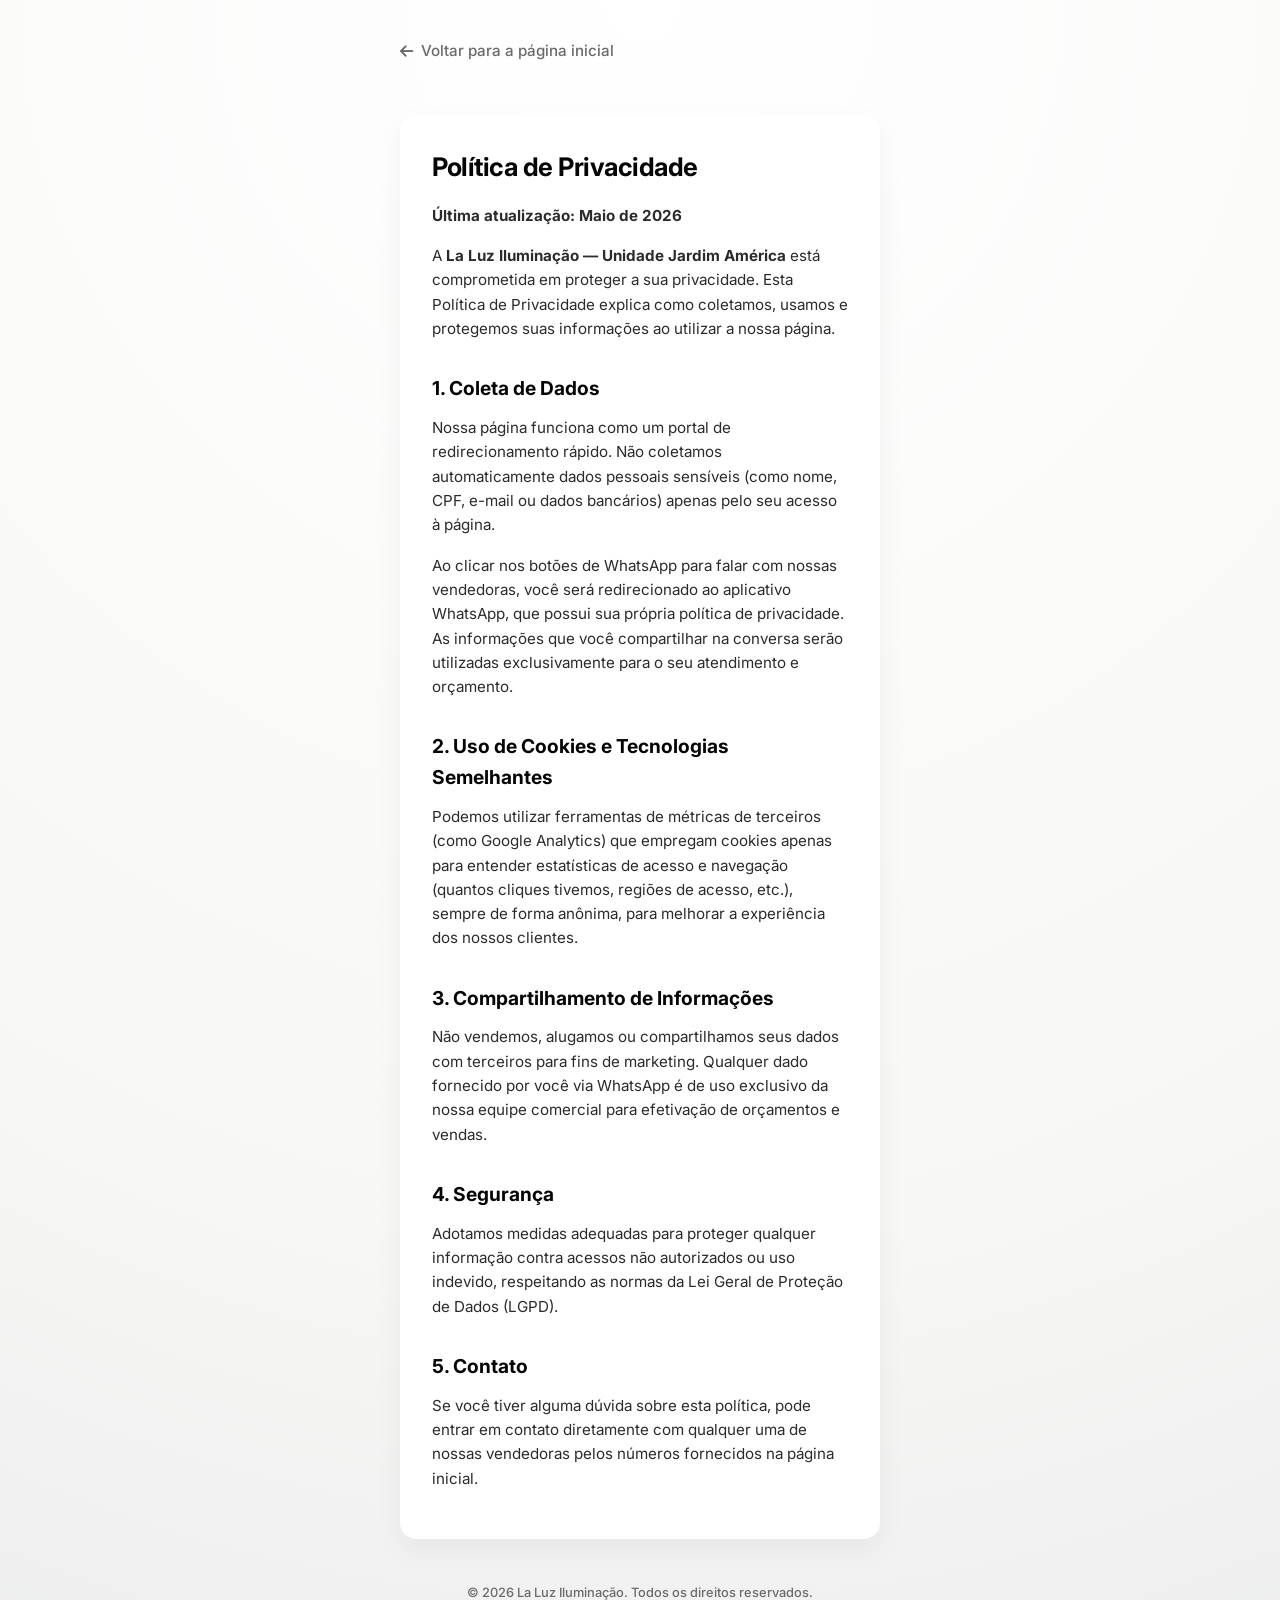
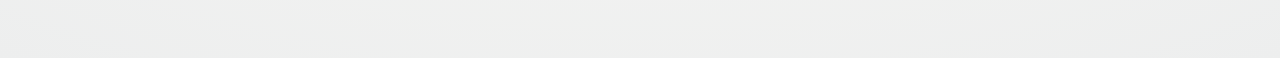
==== privacidade.html @ 018b2290 "Initial commit: Landing page La Luz Iluminação" ====
<!DOCTYPE html>
<html lang="pt-BR">
<head>
    <meta charset="UTF-8">
    <meta name="viewport" content="width=device-width, initial-scale=1.0">
    <title>Política de Privacidade | La Luz Iluminação</title>
    
    <!-- Google Fonts -->
    <link rel="preconnect" href="https://fonts.googleapis.com">
    <link rel="preconnect" href="https://fonts.gstatic.com" crossorigin>
    <link href="https://fonts.googleapis.com/css2?family=Inter:wght@300;400;500;600;700&display=swap" rel="stylesheet">
    
    <!-- FontAwesome Icons -->
    <link rel="stylesheet" href="https://cdnjs.cloudflare.com/ajax/libs/font-awesome/6.4.0/css/all.min.css">
    
    <link rel="stylesheet" href="style.css">
    <link rel="icon" type="image/x-icon" href="https://i.ibb.co/q3LNk8pt/La-luz-fundo-transparente-2.webp">
</head>
<body>

    <main class="container">
        
        <a href="index.html" class="back-btn"><i class="fas fa-arrow-left"></i> Voltar para a página inicial</a>

        <div class="legal-content">
            <h1>Política de Privacidade</h1>
            <p><strong>Última atualização: Maio de 2026</strong></p>

            <p>A <strong>La Luz Iluminação — Unidade Jardim América</strong> está comprometida em proteger a sua privacidade. Esta Política de Privacidade explica como coletamos, usamos e protegemos suas informações ao utilizar a nossa página.</p>

            <h2>1. Coleta de Dados</h2>
            <p>Nossa página funciona como um portal de redirecionamento rápido. Não coletamos automaticamente dados pessoais sensíveis (como nome, CPF, e-mail ou dados bancários) apenas pelo seu acesso à página.</p>
            <p>Ao clicar nos botões de WhatsApp para falar com nossas vendedoras, você será redirecionado ao aplicativo WhatsApp, que possui sua própria política de privacidade. As informações que você compartilhar na conversa serão utilizadas exclusivamente para o seu atendimento e orçamento.</p>

            <h2>2. Uso de Cookies e Tecnologias Semelhantes</h2>
            <p>Podemos utilizar ferramentas de métricas de terceiros (como Google Analytics) que empregam cookies apenas para entender estatísticas de acesso e navegação (quantos cliques tivemos, regiões de acesso, etc.), sempre de forma anônima, para melhorar a experiência dos nossos clientes.</p>

            <h2>3. Compartilhamento de Informações</h2>
            <p>Não vendemos, alugamos ou compartilhamos seus dados com terceiros para fins de marketing. Qualquer dado fornecido por você via WhatsApp é de uso exclusivo da nossa equipe comercial para efetivação de orçamentos e vendas.</p>

            <h2>4. Segurança</h2>
            <p>Adotamos medidas adequadas para proteger qualquer informação contra acessos não autorizados ou uso indevido, respeitando as normas da Lei Geral de Proteção de Dados (LGPD).</p>

            <h2>5. Contato</h2>
            <p>Se você tiver alguma dúvida sobre esta política, pode entrar em contato diretamente com qualquer uma de nossas vendedoras pelos números fornecidos na página inicial.</p>
        </div>

        <footer class="footer">
            &copy; 2026 La Luz Iluminação. Todos os direitos reservados.
        </footer>

    </main>

</body>
</html>
---- style.css ----
:root {
  --black: #050505;
  --dark-graphite: #2B2B2B;
  --mid-gray: #6A6A6A;
  --silver-gray: #DADADB;
  --light-gray: #EDEEEE;
  --white: #FFFFFF;
  --yellow-light: #F2C525;
  --whatsapp-green: #25D366;
  --whatsapp-dark: #128C7E;
  --bg-color: #F7F7F5;
}

* {
  margin: 0;
  padding: 0;
  box-sizing: border-box;
}

body {
  font-family: 'Inter', sans-serif;
  background-color: var(--bg-color);
  background: radial-gradient(circle at top center, #FFFFFF 0%, var(--bg-color) 70%, var(--light-gray) 100%);
  color: var(--black);
  min-height: 100vh;
  display: flex;
  justify-content: center;
  align-items: flex-start;
  padding: 2.5rem 1.5rem;
  line-height: 1.5;
  -webkit-font-smoothing: antialiased;
}

.container {
  width: 100%;
  max-width: 480px; /* Entre 430px e 520px */
  display: flex;
  flex-direction: column;
  gap: 1.75rem;
}

/* 1. TOPO */
.header {
  text-align: center;
  display: flex;
  flex-direction: column;
  align-items: center;
  margin-bottom: 0.5rem;
}

.logo-container {
  width: 145px;
  height: 145px;
  background: linear-gradient(135deg, var(--white) 0%, var(--light-gray) 50%, var(--silver-gray) 100%);
  border-radius: 50%;
  display: flex;
  justify-content: center;
  align-items: center;
  margin-bottom: 1.5rem;
  box-shadow: 0 12px 35px rgba(242, 197, 37, 0.35), inset 0 0 0 2px rgba(255, 255, 255, 0.8);
  padding: 1.25rem;
  animation: float 6s ease-in-out infinite;
}

.logo {
  width: 100%;
  height: auto;
  object-fit: contain;
}

.title {
  font-size: 1.6rem;
  font-weight: 700;
  color: var(--black);
  margin-bottom: 0.25rem;
  letter-spacing: -0.5px;
}

.subtitle {
  font-size: 1rem;
  font-weight: 500;
  color: var(--dark-graphite);
  margin-bottom: 1.2rem;
}

.support-text {
  font-size: 0.875rem;
  color: var(--mid-gray);
  display: flex;
  flex-direction: column;
  gap: 0.4rem;
}

/* 2. BLOCO DE CHAMADA */
.call-to-action {
  background-color: var(--white);
  border: 1px solid var(--silver-gray);
  border-left: 4px solid var(--yellow-light);
  border-radius: 14px;
  padding: 1.25rem 1.5rem;
  text-align: center;
  box-shadow: 0 6px 16px rgba(5, 5, 5, 0.04);
  font-weight: 500;
  color: var(--dark-graphite);
  font-size: 0.95rem;
  animation: fadeIn 0.8s ease-out;
}

/* 3. & 4. BOTÕES */
.links-group {
  display: flex;
  flex-direction: column;
  gap: 0.85rem;
}

.btn {
  display: flex;
  align-items: center;
  justify-content: space-between;
  width: 100%;
  padding: 1.15rem 1.4rem;
  border-radius: 14px;
  text-decoration: none;
  transition: all 0.3s ease;
  position: relative;
  overflow: hidden;
}

.btn:active {
  transform: scale(0.98);
}

.btn:hover {
  transform: translateY(-3px);
  box-shadow: 0 8px 20px rgba(5, 5, 5, 0.08);
}

.btn-content {
  display: flex;
  flex-direction: column;
  align-items: flex-start;
  gap: 0.2rem;
  flex-grow: 1;
}

.btn-title {
  font-weight: 600;
  font-size: 1.05rem;
}

.btn-subtitle {
  font-size: 0.75rem;
  color: rgba(255, 255, 255, 0.8);
  font-weight: 400;
}

.btn-icon {
  display: flex;
  align-items: center;
  justify-content: center;
  color: var(--yellow-light);
  font-size: 1.4rem;
  margin-left: 1rem;
  transition: transform 0.3s ease;
}

.btn:hover .btn-icon {
  transform: scale(1.1);
}

/* Primary Buttons (WhatsApp) */
.btn-primary {
  background-color: var(--white);
  color: var(--dark-graphite);
  border: 1px solid var(--silver-gray);
  border-left: 4px solid var(--yellow-light);
  box-shadow: 0 4px 12px rgba(5, 5, 5, 0.03);
}

.btn-primary:hover {
  background-color: #FAFAFA;
  box-shadow: 0 8px 20px rgba(5, 5, 5, 0.06);
  border-color: var(--silver-gray);
  border-left-color: var(--yellow-light);
}

.btn-primary .btn-icon {
  color: var(--whatsapp-green);
}

.btn-primary .btn-subtitle {
  color: var(--mid-gray);
}

/* Secondary Buttons */
.btn-secondary {
  background-color: var(--white);
  color: var(--black);
  border: 1px solid var(--silver-gray);
  box-shadow: 0 4px 12px rgba(5, 5, 5, 0.04);
}

.btn-secondary:hover {
  border-color: var(--yellow-light);
  background-color: #FAFAFA;
}

.btn-secondary .btn-subtitle {
  color: var(--mid-gray);
}

/* 5. CARD DE ENDEREÇO */
.address-card {
  background-color: var(--white);
  border-radius: 16px;
  padding: 1.75rem;
  text-align: center;
  box-shadow: 0 10px 28px rgba(5, 5, 5, 0.05);
  margin-top: 1rem;
  border-top: 4px solid var(--yellow-light);
}

.address-icon {
  color: var(--yellow-light);
  font-size: 1.6rem;
  margin-bottom: 1rem;
}

.address-text {
  font-size: 0.95rem;
  color: var(--dark-graphite);
  font-weight: 500;
  margin-bottom: 1.25rem;
  line-height: 1.6;
}

.address-support {
  font-size: 0.85rem;
  color: var(--mid-gray);
  line-height: 1.5;
}

/* 6. RODAPÉ */
.footer {
  text-align: center;
  margin-top: 1rem;
  padding-bottom: 1rem;
  font-size: 0.8rem;
  color: var(--mid-gray);
  font-weight: 500;
}

.footer-link {
  color: var(--mid-gray);
  text-decoration: none;
  transition: color 0.3s ease;
}

.footer-link:hover {
  color: var(--dark-graphite);
  text-decoration: underline;
}

/* Animações */
@keyframes fadeIn {
  from {
    opacity: 0;
    transform: translateY(15px);
  }
  to {
    opacity: 1;
    transform: translateY(0);
  }
}

@keyframes float {
  0% { transform: translateY(0px); }
  50% { transform: translateY(-8px); }
  100% { transform: translateY(0px); }
}

.links-group .btn {
  animation: fadeIn 0.6s ease-out backwards;
}

.links-group .btn:nth-child(1) { animation-delay: 0.1s; }
.links-group .btn:nth-child(2) { animation-delay: 0.2s; }
.links-group .btn:nth-child(3) { animation-delay: 0.3s; }

.secondary-group .btn:nth-child(1) { animation-delay: 0.4s; }
.secondary-group .btn:nth-child(2) { animation-delay: 0.5s; }
.secondary-group .btn:nth-child(3) { animation-delay: 0.6s; }
.secondary-group .btn:nth-child(4) { animation-delay: 0.7s; }

.address-card {
  animation: fadeIn 0.8s ease-out backwards;
  animation-delay: 0.8s;
}

.footer {
  animation: fadeIn 1s ease-out backwards;
  animation-delay: 1s;
}

/* Responsividade extra */
@media (max-width: 380px) {
  .logo-container {
    width: 110px;
    height: 110px;
  }
  
  .btn {
    padding: 1rem 1.15rem;
  }
  
  .title {
    font-size: 1.4rem;
  }
}

/* --- Páginas Legais --- */
.legal-content {
  background-color: var(--white);
  border-radius: 16px;
  padding: 2rem;
  box-shadow: 0 10px 28px rgba(5, 5, 5, 0.05);
  color: var(--dark-graphite);
  font-size: 0.95rem;
  line-height: 1.6;
  text-align: left;
  animation: fadeIn 0.8s ease-out;
}

.legal-content h1 {
  font-size: 1.6rem;
  color: var(--black);
  margin-bottom: 1rem;
  letter-spacing: -0.5px;
}

.legal-content h2 {
  font-size: 1.2rem;
  color: var(--black);
  margin-top: 2rem;
  margin-bottom: 0.75rem;
}

.legal-content p {
  margin-bottom: 1rem;
}

.back-btn {
  display: inline-flex;
  align-items: center;
  gap: 0.5rem;
  color: var(--mid-gray);
  text-decoration: none;
  font-size: 0.95rem;
  font-weight: 500;
  margin-bottom: 1.5rem;
  transition: color 0.3s ease;
  align-self: flex-start;
  animation: fadeIn 0.5s ease-out backwards;
}

.back-btn:hover {
  color: var(--black);
}
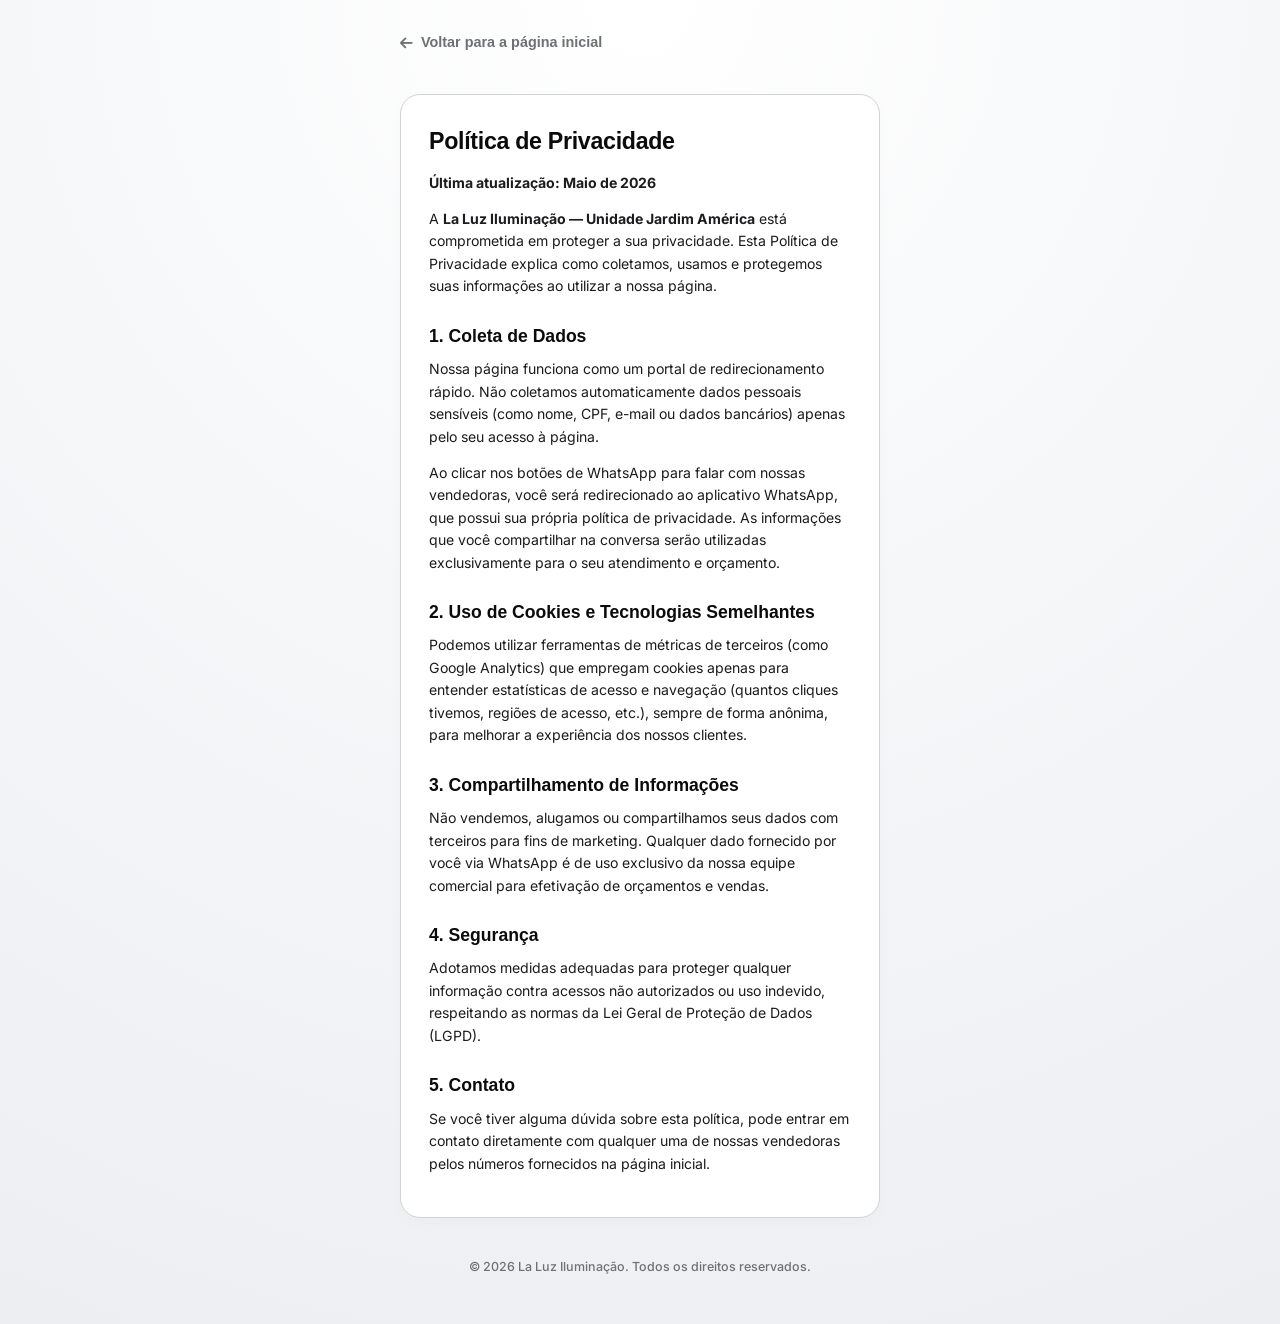
==== commit b7e09285: "Ajusta link de retorno das paginas legais para a raiz do site" ====
--- a/privacidade.html
+++ b/privacidade.html
@@ -1,4 +1,4 @@
-<!DOCTYPE html>
+﻿<!DOCTYPE html>
 <html lang="pt-BR">
 <head>
     <meta charset="UTF-8">
@@ -20,7 +20,7 @@
 
     <main class="container">
         
-        <a href="index.html" class="back-btn"><i class="fas fa-arrow-left"></i> Voltar para a página inicial</a>
+        <a href="./" class="back-btn"><i class="fas fa-arrow-left"></i> Voltar para a página inicial</a>
 
         <div class="legal-content">
             <h1>Política de Privacidade</h1>
--- a/style.css
+++ b/style.css
@@ -1,14 +1,21 @@
-:root {
-  --black: #050505;
-  --dark-graphite: #2B2B2B;
-  --mid-gray: #6A6A6A;
-  --silver-gray: #DADADB;
-  --light-gray: #EDEEEE;
+﻿:root {
+  --black: #0B0B0C;
+  --dark-graphite: #1C1C1E;
+  --mid-gray: #6E7075;
+  --silver-gray: #D2D3D6;
+  --light-gray: #F0F1F3;
   --white: #FFFFFF;
   --yellow-light: #F2C525;
+  --gold-accent: #E5B218;
   --whatsapp-green: #25D366;
   --whatsapp-dark: #128C7E;
-  --bg-color: #F7F7F5;
+  --bg-color: #F8F9FA;
+  
+  /* Simulador de iluminação padrões */
+  --ambient-glow: rgba(253, 184, 39, 0.45);
+  --ambient-glow-sec: rgba(253, 184, 39, 0.2);
+  --room-bg-gradient: linear-gradient(135deg, #1e1b15 0%, #0d0a05 100%);
+  --bulb-color: #FDB827;
 }
 
 * {
@@ -20,45 +27,45 @@
 body {
   font-family: 'Inter', sans-serif;
   background-color: var(--bg-color);
-  background: radial-gradient(circle at top center, #FFFFFF 0%, var(--bg-color) 70%, var(--light-gray) 100%);
+  background: radial-gradient(circle at top center, #FFFFFF 0%, #F5F6F8 50%, #ECEEF2 100%);
   color: var(--black);
   min-height: 100vh;
   display: flex;
   justify-content: center;
   align-items: flex-start;
-  padding: 2.5rem 1.5rem;
+  padding: 2rem 1.25rem;
   line-height: 1.5;
   -webkit-font-smoothing: antialiased;
 }
 
 .container {
   width: 100%;
-  max-width: 480px; /* Entre 430px e 520px */
-  display: flex;
-  flex-direction: column;
-  gap: 1.75rem;
-}
-
-/* 1. TOPO */
+  max-width: 480px; /* Layout compacto de biolink premium */
+  display: flex;
+  flex-direction: column;
+  gap: 1.5rem;
+}
+
+/* 1. CABEÇALHO */
 .header {
   text-align: center;
   display: flex;
   flex-direction: column;
   align-items: center;
-  margin-bottom: 0.5rem;
+  margin-bottom: 0.25rem;
 }
 
 .logo-container {
-  width: 145px;
-  height: 145px;
+  width: 120px;
+  height: 120px;
   background: linear-gradient(135deg, var(--white) 0%, var(--light-gray) 50%, var(--silver-gray) 100%);
   border-radius: 50%;
   display: flex;
   justify-content: center;
   align-items: center;
-  margin-bottom: 1.5rem;
-  box-shadow: 0 12px 35px rgba(242, 197, 37, 0.35), inset 0 0 0 2px rgba(255, 255, 255, 0.8);
-  padding: 1.25rem;
+  margin-bottom: 1.25rem;
+  box-shadow: 0 10px 30px rgba(242, 197, 37, 0.3), inset 0 0 0 2px rgba(255, 255, 255, 0.8);
+  padding: 1rem;
   animation: float 6s ease-in-out infinite;
 }
 
@@ -69,48 +76,122 @@
 }
 
 .title {
-  font-size: 1.6rem;
+  font-family: 'Outfit', sans-serif;
+  font-size: 1.75rem;
   font-weight: 700;
   color: var(--black);
+  margin-bottom: 0.4rem;
+  letter-spacing: -0.5px;
+}
+
+.support-text {
+  font-size: 0.85rem;
+  color: var(--mid-gray);
+  display: flex;
+  flex-direction: column;
+  gap: 0.35rem;
+  font-weight: 500;
+}
+
+/* 2. MENU DE NAVEGAÇÃO POR ABAS */
+.tabs-nav {
+  display: flex;
+  background: rgba(255, 255, 255, 0.7);
+  backdrop-filter: blur(10px);
+  -webkit-backdrop-filter: blur(10px);
+  border: 1px solid rgba(255, 255, 255, 0.6);
+  padding: 0.4rem;
+  border-radius: 16px;
+  box-shadow: 0 4px 20px rgba(0, 0, 0, 0.03);
+  justify-content: space-between;
+  gap: 0.25rem;
+  position: sticky;
+  top: 1rem;
+  z-index: 100;
+}
+
+.tab-btn {
+  flex: 1;
+  background: transparent;
+  border: none;
+  padding: 0.75rem 0.25rem;
+  border-radius: 12px;
+  font-size: 0.8rem;
+  font-weight: 600;
+  color: var(--mid-gray);
+  cursor: pointer;
+  display: flex;
+  flex-direction: column;
+  align-items: center;
+  gap: 0.35rem;
+  transition: all 0.3s cubic-bezier(0.16, 1, 0.3, 1);
+  font-family: 'Outfit', sans-serif;
+}
+
+.tab-btn i {
+  font-size: 1.05rem;
+  transition: transform 0.3s ease;
+}
+
+.tab-btn:hover {
+  color: var(--black);
+  background: rgba(255, 255, 255, 0.5);
+}
+
+.tab-btn:hover i {
+  transform: translateY(-2px);
+}
+
+.tab-btn.active {
+  background: var(--white);
+  color: var(--gold-accent);
+  box-shadow: 0 4px 12px rgba(229, 178, 24, 0.15), 0 1px 3px rgba(0,0,0,0.02);
+}
+
+/* 3. CONTEÚDO DAS ABAS */
+.tab-content {
+  display: none;
+  flex-direction: column;
+  gap: 1.25rem;
+  width: 100%;
+  opacity: 0;
+  transform: translateY(12px);
+  transition: all 0.4s cubic-bezier(0.16, 1, 0.3, 1);
+}
+
+.tab-content.active {
+  opacity: 1;
+  transform: translateY(0);
+}
+
+/* Títulos de Seção */
+.section-title-container {
+  text-align: center;
+  margin-top: 0.25rem;
   margin-bottom: 0.25rem;
-  letter-spacing: -0.5px;
-}
-
-.subtitle {
-  font-size: 1rem;
-  font-weight: 500;
-  color: var(--dark-graphite);
-  margin-bottom: 1.2rem;
-}
-
-.support-text {
-  font-size: 0.875rem;
-  color: var(--mid-gray);
-  display: flex;
-  flex-direction: column;
-  gap: 0.4rem;
-}
-
-/* 2. BLOCO DE CHAMADA */
-.call-to-action {
-  background-color: var(--white);
-  border: 1px solid var(--silver-gray);
-  border-left: 4px solid var(--yellow-light);
-  border-radius: 14px;
-  padding: 1.25rem 1.5rem;
-  text-align: center;
-  box-shadow: 0 6px 16px rgba(5, 5, 5, 0.04);
-  font-weight: 500;
-  color: var(--dark-graphite);
-  font-size: 0.95rem;
-  animation: fadeIn 0.8s ease-out;
-}
-
-/* 3. & 4. BOTÕES */
+  animation: fadeIn 0.5s ease-out;
+}
+
+.section-title {
+  font-family: 'Outfit', sans-serif;
+  font-size: 1.2rem;
+  font-weight: 700;
+  color: var(--black);
+  letter-spacing: -0.2px;
+}
+
+.section-subtitle {
+  font-size: 0.8rem;
+  color: var(--mid-gray);
+  margin-top: 0.2rem;
+  font-weight: 400;
+}
+
+/* ================= ABA 1: LINKS & BOTÕES ================= */
 .links-group {
   display: flex;
   flex-direction: column;
-  gap: 0.85rem;
+  gap: 0.75rem;
 }
 
 .btn {
@@ -118,12 +199,13 @@
   align-items: center;
   justify-content: space-between;
   width: 100%;
-  padding: 1.15rem 1.4rem;
-  border-radius: 14px;
+  padding: 1.1rem 1.25rem;
+  border-radius: 16px;
   text-decoration: none;
-  transition: all 0.3s ease;
+  transition: all 0.3s cubic-bezier(0.16, 1, 0.3, 1);
   position: relative;
   overflow: hidden;
+  border: 1px solid rgba(255, 255, 255, 0.6);
 }
 
 .btn:active {
@@ -131,26 +213,26 @@
 }
 
 .btn:hover {
-  transform: translateY(-3px);
-  box-shadow: 0 8px 20px rgba(5, 5, 5, 0.08);
+  transform: translateY(-2px);
+  box-shadow: 0 8px 24px rgba(0, 0, 0, 0.05);
 }
 
 .btn-content {
   display: flex;
   flex-direction: column;
   align-items: flex-start;
-  gap: 0.2rem;
+  gap: 0.15rem;
   flex-grow: 1;
 }
 
 .btn-title {
   font-weight: 600;
-  font-size: 1.05rem;
+  font-size: 1rem;
+  font-family: 'Outfit', sans-serif;
 }
 
 .btn-subtitle {
-  font-size: 0.75rem;
-  color: rgba(255, 255, 255, 0.8);
+  font-size: 0.72rem;
   font-weight: 400;
 }
 
@@ -158,30 +240,26 @@
   display: flex;
   align-items: center;
   justify-content: center;
-  color: var(--yellow-light);
-  font-size: 1.4rem;
-  margin-left: 1rem;
+  font-size: 1.35rem;
+  margin-left: 0.75rem;
   transition: transform 0.3s ease;
 }
 
 .btn:hover .btn-icon {
-  transform: scale(1.1);
-}
-
-/* Primary Buttons (WhatsApp) */
+  transform: scale(1.15) rotate(5deg);
+}
+
+/* Botões do WhatsApp (Primários) */
 .btn-primary {
   background-color: var(--white);
   color: var(--dark-graphite);
-  border: 1px solid var(--silver-gray);
   border-left: 4px solid var(--yellow-light);
-  box-shadow: 0 4px 12px rgba(5, 5, 5, 0.03);
+  box-shadow: 0 4px 15px rgba(0, 0, 0, 0.02);
 }
 
 .btn-primary:hover {
-  background-color: #FAFAFA;
-  box-shadow: 0 8px 20px rgba(5, 5, 5, 0.06);
-  border-color: var(--silver-gray);
-  border-left-color: var(--yellow-light);
+  background-color: #FAFBFB;
+  border-left-color: var(--gold-accent);
 }
 
 .btn-primary .btn-icon {
@@ -192,62 +270,543 @@
   color: var(--mid-gray);
 }
 
-/* Secondary Buttons */
+/* Botões Secundários */
 .btn-secondary {
   background-color: var(--white);
   color: var(--black);
-  border: 1px solid var(--silver-gray);
-  box-shadow: 0 4px 12px rgba(5, 5, 5, 0.04);
+  box-shadow: 0 4px 15px rgba(0, 0, 0, 0.02);
 }
 
 .btn-secondary:hover {
   border-color: var(--yellow-light);
-  background-color: #FAFAFA;
+  background-color: #FAFBFB;
 }
 
 .btn-secondary .btn-subtitle {
   color: var(--mid-gray);
 }
 
-/* 5. CARD DE ENDEREÇO */
+/* ================= ABA 2: SIMULADOR DE LUZ ================= */
+.room-preview {
+  width: 100%;
+  height: 240px;
+  background: var(--room-bg-gradient);
+  border-radius: 20px;
+  position: relative;
+  overflow: hidden;
+  box-shadow: 0 10px 30px rgba(0, 0, 0, 0.12), inset 0 0 40px rgba(0, 0, 0, 0.6);
+  border: 1px solid rgba(255, 255, 255, 0.08);
+  transition: background 0.6s ease;
+}
+
+/* Feixe de Luz Dinâmico */
+.light-beam {
+  position: absolute;
+  top: 45px;
+  left: 50%;
+  transform: translateX(-50%);
+  width: 130px;
+  height: 195px;
+  background: radial-gradient(ellipse at top, var(--ambient-glow) 0%, var(--ambient-glow-sec) 50%, transparent 100%);
+  clip-path: polygon(30% 0%, 70% 0%, 100% 100%, 0% 100%);
+  pointer-events: none;
+  transition: background 0.6s ease;
+  mix-blend-mode: screen;
+}
+
+/* Decoração do Quarto (Minimalista em CSS) */
+.room-decor {
+  width: 100%;
+  height: 100%;
+  position: relative;
+}
+
+/* Lustre */
+.chandelier {
+  position: absolute;
+  top: 0;
+  left: 50%;
+  transform: translateX(-50%);
+  display: flex;
+  flex-direction: column;
+  align-items: center;
+  z-index: 10;
+}
+
+.cord {
+  width: 2px;
+  height: 30px;
+  background: #666;
+}
+
+.shade {
+  width: 28px;
+  height: 16px;
+  background: linear-gradient(to bottom, #444, #222);
+  border-radius: 6px 6px 0 0;
+}
+
+.bulb {
+  width: 10px;
+  height: 10px;
+  background-color: var(--bulb-color);
+  border-radius: 50%;
+  margin-top: -2px;
+  box-shadow: 0 0 15px var(--bulb-color), 0 0 30px var(--bulb-color);
+  transition: background-color 0.6s ease, box-shadow 0.6s ease;
+}
+
+/* Sofá Minimalista */
+.couch {
+  position: absolute;
+  bottom: 12px;
+  left: 50%;
+  transform: translateX(-50%);
+  width: 130px;
+  height: 38px;
+  background: rgba(255, 255, 255, 0.12);
+  border-radius: 8px 8px 3px 3px;
+  border: 1px solid rgba(255, 255, 255, 0.1);
+  box-shadow: inset 0 6px 12px rgba(255, 255, 255, 0.05);
+}
+
+.couch::before {
+  content: '';
+  position: absolute;
+  top: -8px;
+  left: 12px;
+  right: 12px;
+  height: 14px;
+  background: rgba(255, 255, 255, 0.15);
+  border-radius: 5px 5px 0 0;
+}
+
+/* Mesinha de Canto */
+.side-table {
+  position: absolute;
+  bottom: 12px;
+  right: 50px;
+  width: 22px;
+  height: 26px;
+  background: rgba(255, 255, 255, 0.08);
+  border-radius: 3px;
+  border-top: 3px solid rgba(255, 255, 255, 0.2);
+}
+
+/* Abajur da mesa */
+.table-lamp {
+  position: absolute;
+  top: -15px;
+  left: 50%;
+  transform: translateX(-50%);
+  width: 12px;
+  height: 15px;
+  display: flex;
+  flex-direction: column;
+  align-items: center;
+}
+
+.table-lamp::before {
+  content: '';
+  width: 10px;
+  height: 8px;
+  background: rgba(255,255,255,0.4);
+  border-radius: 4px 4px 0 0;
+  box-shadow: 0 0 8px var(--bulb-color);
+}
+
+/* Moldura na parede */
+.wall-frame {
+  position: absolute;
+  top: 50px;
+  left: 45px;
+  width: 32px;
+  height: 45px;
+  border: 2px solid rgba(255, 255, 255, 0.15);
+  background: rgba(255, 255, 255, 0.03);
+  border-radius: 3px;
+}
+
+/* Controles do Simulador */
+.simulator-controls {
+  display: flex;
+  gap: 0.5rem;
+  width: 100%;
+}
+
+.temp-btn {
+  flex: 1;
+  background: var(--white);
+  border: 1px solid var(--silver-gray);
+  padding: 0.9rem 0.5rem;
+  border-radius: 14px;
+  font-weight: 700;
+  font-size: 0.9rem;
+  color: var(--dark-graphite);
+  cursor: pointer;
+  display: flex;
+  flex-direction: column;
+  align-items: center;
+  gap: 0.15rem;
+  transition: all 0.3s cubic-bezier(0.16, 1, 0.3, 1);
+  box-shadow: 0 3px 10px rgba(0,0,0,0.02);
+  font-family: 'Outfit', sans-serif;
+}
+
+.temp-lbl-sm {
+  font-size: 0.68rem;
+  font-weight: 500;
+  color: var(--mid-gray);
+}
+
+.temp-btn:hover {
+  border-color: var(--yellow-light);
+  transform: translateY(-1px);
+}
+
+.temp-btn.active {
+  background: var(--black);
+  border-color: var(--black);
+  color: var(--yellow-light);
+  box-shadow: 0 6px 18px rgba(0,0,0,0.12);
+}
+
+.temp-btn.active .temp-lbl-sm {
+  color: var(--white);
+  opacity: 0.8;
+}
+
+/* Card Informativo do Simulador */
+.temp-info-card {
+  background-color: var(--white);
+  border-radius: 16px;
+  padding: 1.25rem 1.4rem;
+  box-shadow: 0 4px 15px rgba(0, 0, 0, 0.02);
+  border-left: 4px solid var(--yellow-light);
+}
+
+.temp-value-label {
+  font-family: 'Outfit', sans-serif;
+  font-size: 1.05rem;
+  font-weight: 700;
+  color: var(--black);
+  margin-bottom: 0.4rem;
+  transition: opacity 0.2s ease;
+}
+
+.temp-description {
+  font-size: 0.85rem;
+  color: var(--mid-gray);
+  line-height: 1.6;
+  transition: opacity 0.2s ease;
+}
+
+/* ================= ABA 3: VITRINE DE DESTAQUES ================= */
+.vitrine-grid {
+  display: grid;
+  grid-template-columns: 1fr;
+  gap: 1.25rem;
+}
+
+.product-card {
+  background: var(--white);
+  border-radius: 18px;
+  border: 1px solid var(--silver-gray);
+  overflow: hidden;
+  box-shadow: 0 4px 15px rgba(0, 0, 0, 0.02);
+  transition: all 0.3s cubic-bezier(0.16, 1, 0.3, 1);
+  display: flex;
+  flex-direction: column;
+}
+
+.product-card:hover {
+  transform: translateY(-4px);
+  border-color: var(--yellow-light);
+  box-shadow: 0 12px 30px rgba(229, 178, 24, 0.1);
+}
+
+.product-badge {
+  position: absolute;
+  top: 12px;
+  left: 12px;
+  background: var(--black);
+  color: var(--yellow-light);
+  font-size: 0.65rem;
+  font-weight: 700;
+  text-transform: uppercase;
+  padding: 0.3rem 0.6rem;
+  border-radius: 8px;
+  letter-spacing: 0.5px;
+  z-index: 5;
+}
+
+.product-image-container {
+  height: 145px;
+  background: linear-gradient(135deg, #1b1c1e 0%, #0d0e10 100%);
+  display: flex;
+  justify-content: center;
+  align-items: center;
+  position: relative;
+  overflow: hidden;
+}
+
+.product-vector {
+  color: var(--yellow-light);
+  font-size: 3rem;
+  display: flex;
+  justify-content: center;
+  align-items: center;
+  position: relative;
+}
+
+.fa-spin-slow {
+  animation: fa-spin 12s linear infinite;
+}
+
+/* Efeito aro slim */
+.product-card:hover .product-vector {
+  transform: scale(1.1);
+  transition: transform 0.3s ease;
+}
+
+/* Perfil Led Vetor */
+.linear-led-vector {
+  width: 90px;
+  height: 6px;
+  background-color: var(--white);
+  border-radius: 3px;
+  box-shadow: 0 0 12px #FFF, 0 0 25px var(--yellow-light);
+  transform: rotate(-15deg);
+  transition: transform 0.5s ease;
+}
+
+.product-card:hover .linear-led-vector {
+  transform: rotate(-5deg) scale(1.1);
+}
+
+/* Facho Arandela Vetor */
+.facho-arandela-vector {
+  width: 25px;
+  height: 40px;
+  background: #333;
+  border-radius: 3px;
+  position: relative;
+}
+
+.facho-arandela-vector::before,
+.facho-arandela-vector::after {
+  content: '';
+  position: absolute;
+  left: 50%;
+  transform: translateX(-50%);
+  width: 0;
+  height: 0;
+  border-left: 20px solid transparent;
+  border-right: 20px solid transparent;
+}
+
+.facho-arandela-vector::before {
+  top: -30px;
+  border-bottom: 30px solid rgba(254, 201, 47, 0.6);
+  filter: blur(2px);
+}
+
+.facho-arandela-vector::after {
+  bottom: -30px;
+  border-top: 30px solid rgba(254, 201, 47, 0.6);
+  filter: blur(2px);
+}
+
+.product-info {
+  padding: 1.25rem;
+  display: flex;
+  flex-direction: column;
+  gap: 0.6rem;
+  flex-grow: 1;
+}
+
+.product-name {
+  font-family: 'Outfit', sans-serif;
+  font-size: 1.1rem;
+  font-weight: 700;
+  color: var(--black);
+}
+
+.product-desc {
+  font-size: 0.8rem;
+  color: var(--mid-gray);
+  line-height: 1.5;
+  flex-grow: 1;
+}
+
+.product-action-btn {
+  display: flex;
+  align-items: center;
+  justify-content: center;
+  gap: 0.5rem;
+  background: var(--white);
+  border: 1px solid var(--whatsapp-green);
+  color: var(--whatsapp-dark);
+  text-decoration: none;
+  font-weight: 700;
+  font-size: 0.85rem;
+  padding: 0.75rem;
+  border-radius: 12px;
+  transition: all 0.3s ease;
+  margin-top: 0.4rem;
+  font-family: 'Outfit', sans-serif;
+}
+
+.product-action-btn:hover {
+  background: var(--whatsapp-green);
+  color: var(--white);
+  box-shadow: 0 4px 15px rgba(37, 211, 102, 0.3);
+}
+
+/* ================= ABA 4: A LOJA / SOBRE ================= */
 .address-card {
   background-color: var(--white);
-  border-radius: 16px;
-  padding: 1.75rem;
+  border-radius: 20px;
+  padding: 1.5rem;
   text-align: center;
-  box-shadow: 0 10px 28px rgba(5, 5, 5, 0.05);
-  margin-top: 1rem;
+  box-shadow: 0 4px 15px rgba(0, 0, 0, 0.02);
   border-top: 4px solid var(--yellow-light);
 }
 
 .address-icon {
   color: var(--yellow-light);
   font-size: 1.6rem;
-  margin-bottom: 1rem;
+  margin-bottom: 0.75rem;
 }
 
 .address-text {
   font-size: 0.95rem;
   color: var(--dark-graphite);
+  font-weight: 600;
+  margin-bottom: 1rem;
+  line-height: 1.5;
+  font-family: 'Outfit', sans-serif;
+}
+
+.address-support {
+  font-size: 0.82rem;
+  color: var(--mid-gray);
+  line-height: 1.6;
+}
+
+/* Horário de Atendimento */
+.opening-hours-card {
+  background: var(--white);
+  border-radius: 18px;
+  padding: 1.25rem 1.4rem;
+  box-shadow: 0 4px 15px rgba(0, 0, 0, 0.02);
+  border: 1px solid var(--silver-gray);
+}
+
+.hours-title {
+  font-family: 'Outfit', sans-serif;
+  font-size: 0.95rem;
+  font-weight: 700;
+  color: var(--black);
+  margin-bottom: 0.85rem;
+  display: flex;
+  align-items: center;
+  gap: 0.4rem;
+}
+
+.hours-title i {
+  color: var(--gold-accent);
+}
+
+.hours-list {
+  list-style: none;
+  display: flex;
+  flex-direction: column;
+  gap: 0.6rem;
+}
+
+.hours-list li {
+  display: flex;
+  justify-content: space-between;
+  font-size: 0.82rem;
+  border-bottom: 1px dashed var(--light-gray);
+  padding-bottom: 0.5rem;
+}
+
+.hours-list li:last-child {
+  border-bottom: none;
+  padding-bottom: 0;
+}
+
+.hours-list .day {
+  font-weight: 600;
+  color: var(--dark-graphite);
+}
+
+.hours-list .time {
+  color: var(--mid-gray);
   font-weight: 500;
-  margin-bottom: 1.25rem;
-  line-height: 1.6;
-}
-
-.address-support {
-  font-size: 0.85rem;
-  color: var(--mid-gray);
-  line-height: 1.5;
-}
-
-/* 6. RODAPÉ */
+}
+
+/* Telefone Card */
+.phone-card {
+  display: flex;
+  align-items: center;
+  gap: 1rem;
+  background: var(--white);
+  border-radius: 16px;
+  padding: 1rem 1.25rem;
+  box-shadow: 0 4px 15px rgba(0, 0, 0, 0.02);
+  border: 1px solid var(--silver-gray);
+}
+
+.phone-icon {
+  background: var(--light-gray);
+  color: var(--black);
+  width: 40px;
+  height: 40px;
+  border-radius: 12px;
+  display: flex;
+  justify-content: center;
+  align-items: center;
+  font-size: 1.1rem;
+}
+
+.phone-details {
+  display: flex;
+  flex-direction: column;
+  align-items: flex-start;
+  gap: 0.1rem;
+}
+
+.phone-label {
+  font-size: 0.72rem;
+  color: var(--mid-gray);
+  font-weight: 500;
+}
+
+.phone-number {
+  color: var(--black);
+  text-decoration: none;
+  font-family: 'Outfit', sans-serif;
+  font-weight: 700;
+  font-size: 0.95rem;
+  transition: color 0.3s ease;
+}
+
+.phone-number:hover {
+  color: var(--gold-accent);
+}
+
+/* ================= 6. RODAPÉ ================= */
 .footer {
   text-align: center;
   margin-top: 1rem;
   padding-bottom: 1rem;
-  font-size: 0.8rem;
+  font-size: 0.78rem;
   color: var(--mid-gray);
   font-weight: 500;
+  line-height: 1.5;
 }
 
 .footer-link {
@@ -257,15 +816,15 @@
 }
 
 .footer-link:hover {
-  color: var(--dark-graphite);
+  color: var(--black);
   text-decoration: underline;
 }
 
-/* Animações */
+/* ================= ANIMAÇÕES ================= */
 @keyframes fadeIn {
   from {
     opacity: 0;
-    transform: translateY(15px);
+    transform: translateY(8px);
   }
   to {
     opacity: 1;
@@ -275,94 +834,92 @@
 
 @keyframes float {
   0% { transform: translateY(0px); }
-  50% { transform: translateY(-8px); }
+  50% { transform: translateY(-6px); }
   100% { transform: translateY(0px); }
 }
 
-.links-group .btn {
-  animation: fadeIn 0.6s ease-out backwards;
-}
-
-.links-group .btn:nth-child(1) { animation-delay: 0.1s; }
-.links-group .btn:nth-child(2) { animation-delay: 0.2s; }
-.links-group .btn:nth-child(3) { animation-delay: 0.3s; }
-
-.secondary-group .btn:nth-child(1) { animation-delay: 0.4s; }
-.secondary-group .btn:nth-child(2) { animation-delay: 0.5s; }
-.secondary-group .btn:nth-child(3) { animation-delay: 0.6s; }
-.secondary-group .btn:nth-child(4) { animation-delay: 0.7s; }
-
-.address-card {
-  animation: fadeIn 0.8s ease-out backwards;
-  animation-delay: 0.8s;
-}
-
-.footer {
-  animation: fadeIn 1s ease-out backwards;
-  animation-delay: 1s;
-}
-
-/* Responsividade extra */
+/* Responsividade de Tela */
 @media (max-width: 380px) {
   .logo-container {
-    width: 110px;
-    height: 110px;
+    width: 105px;
+    height: 105px;
+  }
+  
+  .title {
+    font-size: 1.5rem;
   }
   
   .btn {
-    padding: 1rem 1.15rem;
+    padding: 0.95rem 1.1rem;
   }
   
-  .title {
-    font-size: 1.4rem;
+  .tab-btn {
+    font-size: 0.75rem;
+    padding: 0.6rem 0.15rem;
   }
-}
-
-/* --- Páginas Legais --- */
+
+  .tab-btn i {
+    font-size: 0.95rem;
+  }
+  
+  .room-preview {
+    height: 200px;
+  }
+  
+  .light-beam {
+    height: 155px;
+    width: 110px;
+  }
+}
+
+/* --- Páginas Legais Especiais --- */
+.back-btn {
+  display: inline-flex;
+  align-items: center;
+  gap: 0.5rem;
+  color: var(--mid-gray);
+  text-decoration: none;
+  font-size: 0.9rem;
+  font-weight: 600;
+  margin-bottom: 1rem;
+  transition: color 0.3s ease;
+  align-self: flex-start;
+  font-family: 'Outfit', sans-serif;
+}
+
+.back-btn:hover {
+  color: var(--black);
+}
+
 .legal-content {
   background-color: var(--white);
-  border-radius: 16px;
-  padding: 2rem;
-  box-shadow: 0 10px 28px rgba(5, 5, 5, 0.05);
+  border-radius: 20px;
+  padding: 1.75rem;
+  box-shadow: 0 4px 20px rgba(0,0,0,0.02);
   color: var(--dark-graphite);
-  font-size: 0.95rem;
+  font-size: 0.88rem;
   line-height: 1.6;
   text-align: left;
-  animation: fadeIn 0.8s ease-out;
+  border: 1px solid var(--silver-gray);
+  animation: fadeIn 0.5s ease-out;
 }
 
 .legal-content h1 {
-  font-size: 1.6rem;
-  color: var(--black);
-  margin-bottom: 1rem;
-  letter-spacing: -0.5px;
+  font-family: 'Outfit', sans-serif;
+  font-size: 1.45rem;
+  color: var(--black);
+  margin-bottom: 0.75rem;
+  letter-spacing: -0.3px;
 }
 
 .legal-content h2 {
-  font-size: 1.2rem;
-  color: var(--black);
-  margin-top: 2rem;
-  margin-bottom: 0.75rem;
+  font-family: 'Outfit', sans-serif;
+  font-size: 1.1rem;
+  color: var(--black);
+  margin-top: 1.5rem;
+  margin-bottom: 0.5rem;
 }
 
 .legal-content p {
-  margin-bottom: 1rem;
-}
-
-.back-btn {
-  display: inline-flex;
-  align-items: center;
-  gap: 0.5rem;
-  color: var(--mid-gray);
-  text-decoration: none;
-  font-size: 0.95rem;
-  font-weight: 500;
-  margin-bottom: 1.5rem;
-  transition: color 0.3s ease;
-  align-self: flex-start;
-  animation: fadeIn 0.5s ease-out backwards;
-}
-
-.back-btn:hover {
-  color: var(--black);
-}
+  margin-bottom: 0.85rem;
+}
